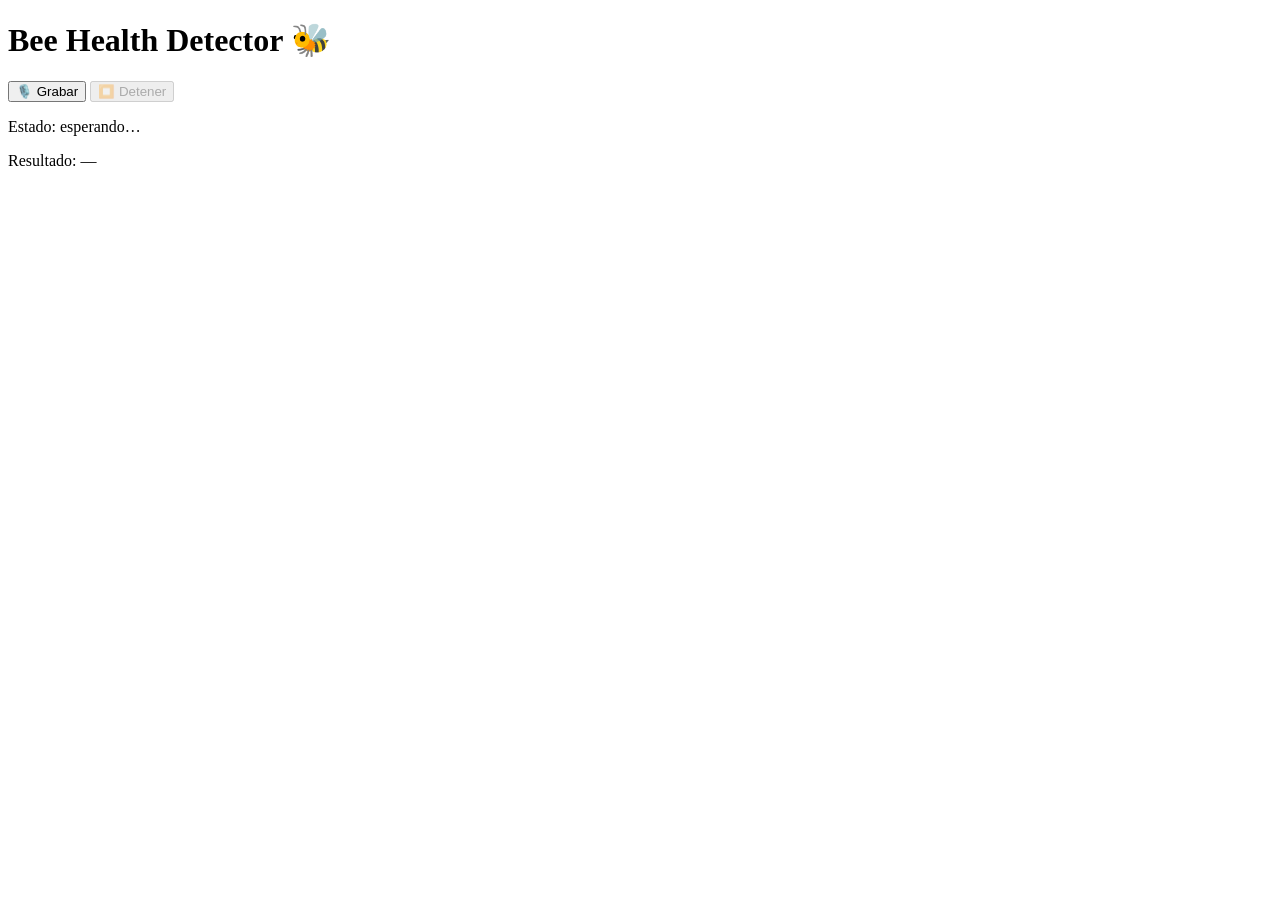
==== frontend/index.html @ 356b9921 "Primer despliegue" ====
<!DOCTYPE html>
<html lang="es">
<head>
    <meta charset="UTF-8">
    <title>Bee Health Detector</title>
</head>
<body>

<h1>Bee Health Detector 🐝</h1>

<button id="recordBtn">🎙️ Grabar</button>
<button id="stopBtn" disabled>⏹️ Detener</button>

<p id="status">Estado: esperando…</p>
<p id="result">Resultado: —</p>

<script src="app.js"></script>
</body>
</html>
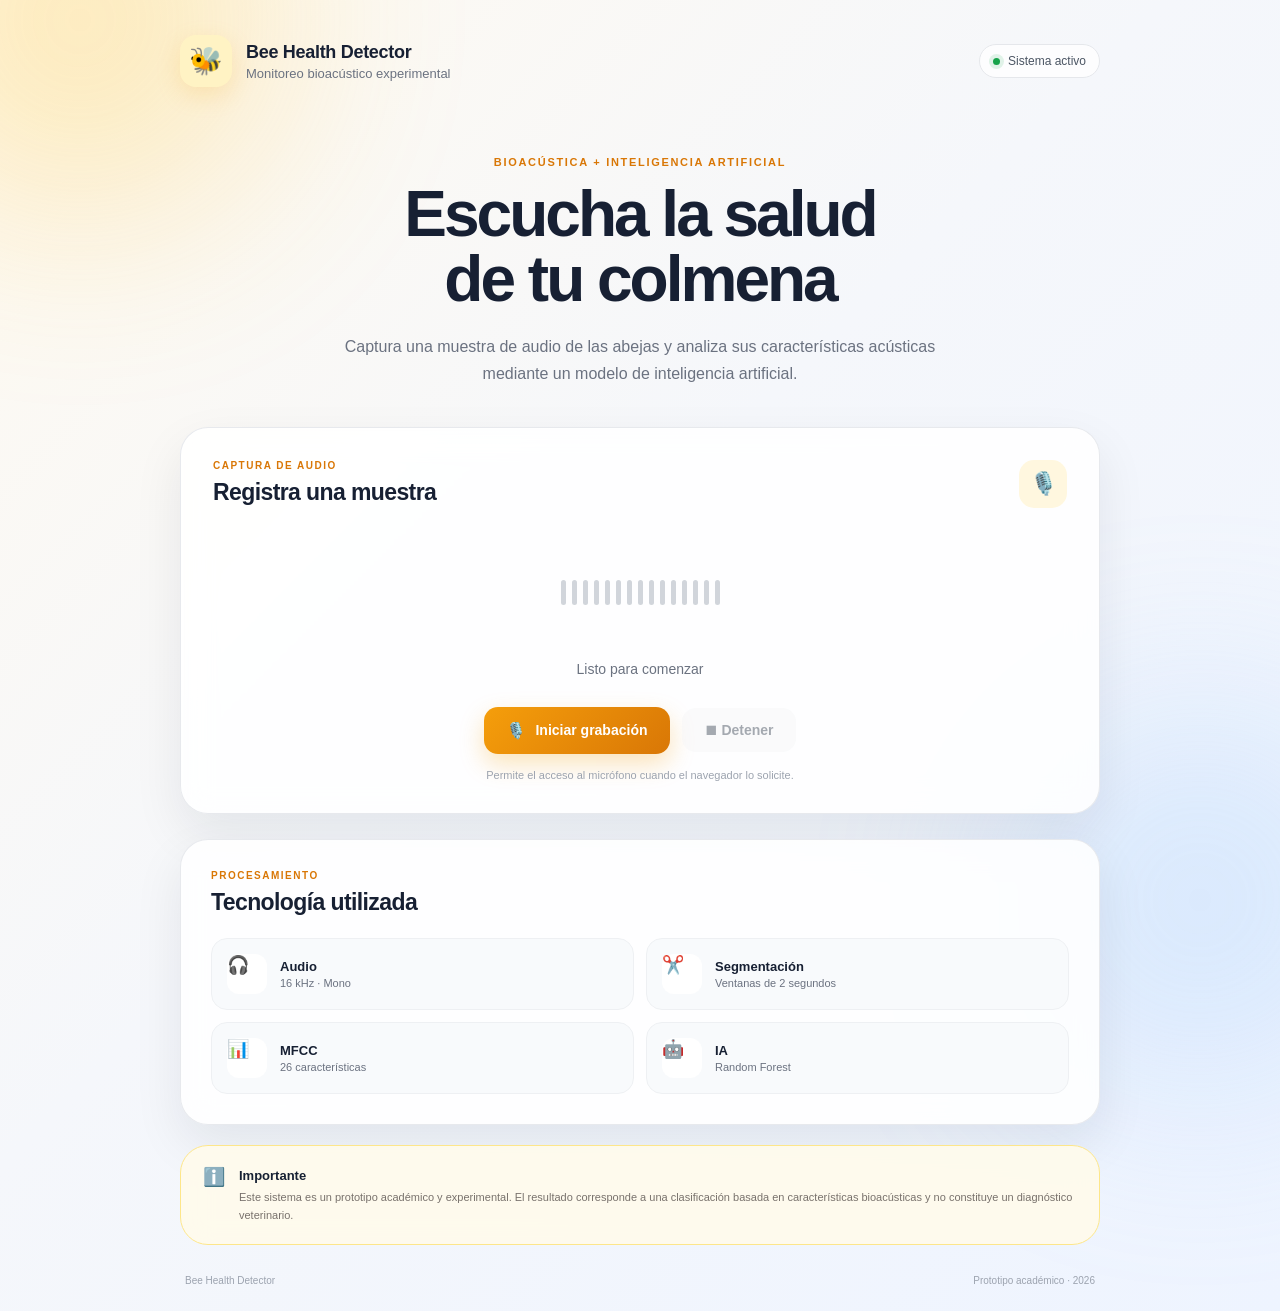
==== commit def958d8: "Preparar Bee Health Detector para despliegue" ====
--- a/frontend/index.html
+++ b/frontend/index.html
@@ -1,19 +1,540 @@
 <!DOCTYPE html>
 <html lang="es">
+
 <head>
     <meta charset="UTF-8">
+
+    <meta
+        name="viewport"
+        content="width=device-width, initial-scale=1.0"
+    >
+
     <title>Bee Health Detector</title>
+
+    <meta
+        name="description"
+        content="Prototipo de monitoreo bioacústico para colmenas"
+    >
+
+    <link
+        rel="stylesheet"
+        href="styles.css"
+    >
 </head>
+
 <body>
 
-<h1>Bee Health Detector 🐝</h1>
-
-<button id="recordBtn">🎙️ Grabar</button>
-<button id="stopBtn" disabled>⏹️ Detener</button>
-
-<p id="status">Estado: esperando…</p>
-<p id="result">Resultado: —</p>
-
-<script src="app.js"></script>
+    <!-- ========================================================= -->
+    <!-- FONDO -->
+    <!-- ========================================================= -->
+
+    <div class="background-glow glow-one"></div>
+    <div class="background-glow glow-two"></div>
+
+
+    <!-- ========================================================= -->
+    <!-- CONTENEDOR PRINCIPAL -->
+    <!-- ========================================================= -->
+
+    <main class="app-container">
+
+        <!-- ===================================================== -->
+        <!-- HEADER -->
+        <!-- ===================================================== -->
+
+        <header class="header">
+
+            <div class="brand">
+
+                <div class="bee-icon">
+                    🐝
+                </div>
+
+                <div>
+                    <h1>Bee Health Detector</h1>
+
+                    <p>
+                        Monitoreo bioacústico experimental
+                    </p>
+                </div>
+
+            </div>
+
+            <div class="status-pill">
+
+                <span class="status-dot"></span>
+
+                Sistema activo
+
+            </div>
+
+        </header>
+
+
+        <!-- ===================================================== -->
+        <!-- PRESENTACIÓN -->
+        <!-- ===================================================== -->
+
+        <section class="hero">
+
+            <div class="hero-text">
+
+                <span class="eyebrow">
+                    BIOACÚSTICA + INTELIGENCIA ARTIFICIAL
+                </span>
+
+                <h2>
+                    Escucha la salud
+                    <br>
+                    de tu colmena
+                </h2>
+
+                <p>
+                    Captura una muestra de audio de las abejas
+                    y analiza sus características acústicas mediante
+                    un modelo de inteligencia artificial.
+                </p>
+
+            </div>
+
+        </section>
+
+
+        <!-- ===================================================== -->
+        <!-- GRABADOR -->
+        <!-- ===================================================== -->
+
+        <section class="record-card">
+
+            <div class="record-card-header">
+
+                <div>
+
+                    <span class="section-label">
+                        CAPTURA DE AUDIO
+                    </span>
+
+                    <h3>
+                        Registra una muestra
+                    </h3>
+
+                </div>
+
+                <div class="microphone-icon">
+                    🎙️
+                </div>
+
+            </div>
+
+
+            <!-- Visualizador -->
+
+            <div
+                id="visualizer"
+                class="visualizer"
+            >
+
+                <div class="visualizer-line"></div>
+
+                <div class="visualizer-line"></div>
+
+                <div class="visualizer-line"></div>
+
+                <div class="visualizer-line"></div>
+
+                <div class="visualizer-line"></div>
+
+                <div class="visualizer-line"></div>
+
+                <div class="visualizer-line"></div>
+
+                <div class="visualizer-line"></div>
+
+                <div class="visualizer-line"></div>
+
+                <div class="visualizer-line"></div>
+
+                <div class="visualizer-line"></div>
+
+                <div class="visualizer-line"></div>
+
+                <div class="visualizer-line"></div>
+
+                <div class="visualizer-line"></div>
+
+                <div class="visualizer-line"></div>
+
+            </div>
+
+
+            <!-- Estado -->
+
+            <div
+                id="status"
+                class="record-status"
+            >
+                Listo para comenzar
+            </div>
+
+
+            <!-- Botones -->
+
+            <div class="record-controls">
+
+                <button
+                    id="recordBtn"
+                    class="record-button"
+                >
+
+                    <span class="record-button-icon">
+                        🎙️
+                    </span>
+
+                    <span>
+                        Iniciar grabación
+                    </span>
+
+                </button>
+
+
+                <button
+                    id="stopBtn"
+                    class="stop-button"
+                    disabled
+                >
+
+                    <span>
+                        ⏹
+                    </span>
+
+                    Detener
+
+                </button>
+
+            </div>
+
+
+            <p class="record-help">
+                Permite el acceso al micrófono cuando el navegador
+                lo solicite.
+            </p>
+
+        </section>
+
+
+        <!-- ===================================================== -->
+        <!-- RESULTADO -->
+        <!-- ===================================================== -->
+
+        <section
+            id="resultCard"
+            class="result-card hidden"
+        >
+
+            <div class="result-header">
+
+                <div>
+
+                    <span class="section-label">
+                        ANÁLISIS COMPLETADO
+                    </span>
+
+                    <h3>
+                        Resultado del análisis
+                    </h3>
+
+                </div>
+
+                <div
+                    id="resultBadge"
+                    class="result-badge"
+                >
+                    —
+                </div>
+
+            </div>
+
+
+            <div class="diagnosis">
+
+                <span class="diagnosis-label">
+                    NIVEL ESTIMADO
+                </span>
+
+                <h2 id="diagnosisText">
+                    —
+                </h2>
+
+                <p id="confidenceText">
+                    —
+                </p>
+
+            </div>
+
+
+            <!-- Probabilidades -->
+
+            <div class="probabilities">
+
+                <div class="probability-row">
+
+                    <div class="probability-info">
+
+                        <span>
+                            Nivel bajo (LOW)
+                        </span>
+
+                        <strong id="lowProbability">
+                            0%
+                        </strong>
+
+                    </div>
+
+                    <div class="progress-track">
+
+                        <div
+                            id="lowBar"
+                            class="progress-bar low"
+                        ></div>
+
+                    </div>
+
+                </div>
+
+
+                <div class="probability-row">
+
+                    <div class="probability-info">
+
+                        <span>
+                            Nivel alto (HIGH)
+                        </span>
+
+                        <strong id="highProbability">
+                            0%
+                        </strong>
+
+                    </div>
+
+                    <div class="progress-track">
+
+                        <div
+                            id="highBar"
+                            class="progress-bar high"
+                        ></div>
+
+                    </div>
+
+                </div>
+
+            </div>
+
+
+            <!-- Segmentos -->
+
+            <div class="segments-grid">
+
+                <div class="metric">
+
+                    <span class="metric-value"
+                          id="totalSegments">
+                        —
+                    </span>
+
+                    <span class="metric-label">
+                        Segmentos analizados
+                    </span>
+
+                </div>
+
+
+                <div class="metric">
+
+                    <span class="metric-value"
+                          id="lowSegments">
+                        —
+                    </span>
+
+                    <span class="metric-label">
+                        Segmentos LOW
+                    </span>
+
+                </div>
+
+
+                <div class="metric">
+
+                    <span class="metric-value"
+                          id="highSegments">
+                        —
+                    </span>
+
+                    <span class="metric-label">
+                        Segmentos HIGH
+                    </span>
+
+                </div>
+
+            </div>
+
+        </section>
+
+
+        <!-- ===================================================== -->
+        <!-- TECNOLOGÍA -->
+        <!-- ===================================================== -->
+
+        <section class="technology-card">
+
+            <div class="section-label">
+                PROCESAMIENTO
+            </div>
+
+            <h3>
+                Tecnología utilizada
+            </h3>
+
+
+            <div class="technology-grid">
+
+                <div class="technology-item">
+
+                    <span class="technology-icon">
+                        🎧
+                    </span>
+
+                    <div>
+
+                        <strong>
+                            Audio
+                        </strong>
+
+                        <span>
+                            16 kHz · Mono
+                        </span>
+
+                    </div>
+
+                </div>
+
+
+                <div class="technology-item">
+
+                    <span class="technology-icon">
+                        ✂️
+                    </span>
+
+                    <div>
+
+                        <strong>
+                            Segmentación
+                        </strong>
+
+                        <span>
+                            Ventanas de 2 segundos
+                        </span>
+
+                    </div>
+
+                </div>
+
+
+                <div class="technology-item">
+
+                    <span class="technology-icon">
+                        📊
+                    </span>
+
+                    <div>
+
+                        <strong>
+                            MFCC
+                        </strong>
+
+                        <span>
+                            26 características
+                        </span>
+
+                    </div>
+
+                </div>
+
+
+                <div class="technology-item">
+
+                    <span class="technology-icon">
+                        🤖
+                    </span>
+
+                    <div>
+
+                        <strong>
+                            IA
+                        </strong>
+
+                        <span>
+                            Random Forest
+                        </span>
+
+                    </div>
+
+                </div>
+
+            </div>
+
+        </section>
+
+
+        <!-- ===================================================== -->
+        <!-- ADVERTENCIA -->
+        <!-- ===================================================== -->
+
+        <section class="notice-card">
+
+            <span class="notice-icon">
+                ℹ️
+            </span>
+
+            <div>
+
+                <strong>
+                    Importante
+                </strong>
+
+                <p>
+                    Este sistema es un prototipo académico y
+                    experimental. El resultado corresponde a una
+                    clasificación basada en características
+                    bioacústicas y no constituye un diagnóstico
+                    veterinario.
+                </p>
+
+            </div>
+
+        </section>
+
+
+        <!-- ===================================================== -->
+        <!-- FOOTER -->
+        <!-- ===================================================== -->
+
+        <footer>
+
+            <span>
+                Bee Health Detector
+            </span>
+
+            <span>
+                Prototipo académico · 2026
+            </span>
+
+        </footer>
+
+    </main>
+
+
+    <script src="app.js"></script>
+
 </body>
-</html>
+
+</html>
--- a/frontend/styles.css
+++ b/frontend/styles.css
@@ -0,0 +1,1113 @@
+/* ================================================================
+   BEE HEALTH DETECTOR
+   Estilos principales
+   ================================================================ */
+
+
+* {
+    box-sizing: border-box;
+    margin: 0;
+    padding: 0;
+}
+
+
+:root {
+
+    --background: #f5f7fb;
+
+    --card: #ffffff;
+
+    --text: #172033;
+
+    --muted: #6b7280;
+
+    --border: #e5e7eb;
+
+    --primary: #f59e0b;
+
+    --primary-dark: #d97706;
+
+    --danger: #ef4444;
+
+    --success: #16a34a;
+
+    --shadow:
+        0 20px 50px rgba(15, 23, 42, 0.08);
+}
+
+
+body {
+
+    min-height: 100vh;
+
+    font-family:
+        Inter,
+        -apple-system,
+        BlinkMacSystemFont,
+        "Segoe UI",
+        Arial,
+        sans-serif;
+
+    background:
+        linear-gradient(
+            135deg,
+            #fffaf0 0%,
+            #f5f7fb 45%,
+            #eef4ff 100%
+        );
+
+    color: var(--text);
+
+    overflow-x: hidden;
+}
+
+
+/* ================================================================
+   FONDO
+   ================================================================ */
+
+.background-glow {
+
+    position: fixed;
+
+    width: 400px;
+
+    height: 400px;
+
+    border-radius: 50%;
+
+    filter: blur(100px);
+
+    opacity: 0.25;
+
+    pointer-events: none;
+
+    z-index: -1;
+}
+
+
+.glow-one {
+
+    background: #fbbf24;
+
+    top: -180px;
+
+    left: -120px;
+}
+
+
+.glow-two {
+
+    background: #93c5fd;
+
+    bottom: -200px;
+
+    right: -120px;
+}
+
+
+/* ================================================================
+   CONTENEDOR
+   ================================================================ */
+
+.app-container {
+
+    width: min(
+        920px,
+        calc(100% - 32px)
+    );
+
+    margin: 0 auto;
+
+    padding: 35px 0 25px;
+}
+
+
+/* ================================================================
+   HEADER
+   ================================================================ */
+
+.header {
+
+    display: flex;
+
+    justify-content: space-between;
+
+    align-items: center;
+
+    gap: 20px;
+
+    margin-bottom: 65px;
+}
+
+
+.brand {
+
+    display: flex;
+
+    align-items: center;
+
+    gap: 14px;
+}
+
+
+.bee-icon {
+
+    width: 52px;
+
+    height: 52px;
+
+    display: flex;
+
+    align-items: center;
+
+    justify-content: center;
+
+    background: #fff3c4;
+
+    border-radius: 16px;
+
+    font-size: 27px;
+
+    box-shadow:
+        0 8px 25px rgba(245, 158, 11, 0.18);
+}
+
+
+.brand h1 {
+
+    font-size: 18px;
+
+    font-weight: 750;
+
+    letter-spacing: -0.3px;
+}
+
+
+.brand p {
+
+    margin-top: 3px;
+
+    color: var(--muted);
+
+    font-size: 13px;
+}
+
+
+.status-pill {
+
+    display: flex;
+
+    align-items: center;
+
+    gap: 8px;
+
+    padding: 9px 13px;
+
+    background: rgba(255, 255, 255, 0.75);
+
+    border: 1px solid var(--border);
+
+    border-radius: 999px;
+
+    font-size: 12px;
+
+    color: #4b5563;
+}
+
+
+.status-dot {
+
+    width: 7px;
+
+    height: 7px;
+
+    border-radius: 50%;
+
+    background: var(--success);
+
+    box-shadow:
+        0 0 0 4px rgba(22, 163, 74, 0.12);
+}
+
+
+/* ================================================================
+   HERO
+   ================================================================ */
+
+.hero {
+
+    text-align: center;
+
+    max-width: 700px;
+
+    margin: 0 auto 40px;
+}
+
+
+.eyebrow {
+
+    display: inline-block;
+
+    font-size: 11px;
+
+    font-weight: 800;
+
+    letter-spacing: 1.7px;
+
+    color: var(--primary-dark);
+
+    margin-bottom: 14px;
+}
+
+
+.hero h2 {
+
+    font-size: clamp(
+        38px,
+        7vw,
+        64px
+    );
+
+    line-height: 1.02;
+
+    letter-spacing: -3px;
+
+    font-weight: 800;
+}
+
+
+.hero p {
+
+    max-width: 600px;
+
+    margin: 20px auto 0;
+
+    color: var(--muted);
+
+    font-size: 16px;
+
+    line-height: 1.7;
+}
+
+
+/* ================================================================
+   TARJETAS
+   ================================================================ */
+
+.record-card,
+.result-card,
+.technology-card,
+.notice-card {
+
+    background:
+        rgba(255, 255, 255, 0.88);
+
+    border: 1px solid rgba(
+        229,
+        231,
+        235,
+        0.9
+    );
+
+    border-radius: 28px;
+
+    box-shadow: var(--shadow);
+
+    backdrop-filter: blur(15px);
+}
+
+
+/* ================================================================
+   RECORD CARD
+   ================================================================ */
+
+.record-card {
+
+    padding: 32px;
+
+    margin-bottom: 25px;
+}
+
+
+.record-card-header,
+.result-header {
+
+    display: flex;
+
+    align-items: flex-start;
+
+    justify-content: space-between;
+
+    gap: 20px;
+}
+
+
+.section-label {
+
+    display: block;
+
+    color: var(--primary-dark);
+
+    font-size: 10px;
+
+    font-weight: 800;
+
+    letter-spacing: 1.5px;
+
+    margin-bottom: 8px;
+}
+
+
+.record-card h3,
+.result-card h3,
+.technology-card h3 {
+
+    font-size: 23px;
+
+    letter-spacing: -0.6px;
+}
+
+
+.microphone-icon {
+
+    width: 48px;
+
+    height: 48px;
+
+    display: flex;
+
+    align-items: center;
+
+    justify-content: center;
+
+    background: #fff7df;
+
+    border-radius: 15px;
+
+    font-size: 22px;
+}
+
+
+/* ================================================================
+   VISUALIZADOR
+   ================================================================ */
+
+.visualizer {
+
+    height: 100px;
+
+    margin: 35px 0 18px;
+
+    display: flex;
+
+    align-items: center;
+
+    justify-content: center;
+
+    gap: 6px;
+}
+
+
+.visualizer-line {
+
+    width: 5px;
+
+    height: 25px;
+
+    border-radius: 10px;
+
+    background: #d1d5db;
+
+    transition:
+        height 0.2s ease,
+        background 0.2s ease;
+}
+
+
+.visualizer.recording .visualizer-line {
+
+    background: var(--primary);
+
+    animation:
+        soundwave
+        0.8s
+        ease-in-out
+        infinite
+        alternate;
+}
+
+
+.visualizer.recording
+.visualizer-line:nth-child(2) {
+    animation-delay: 0.1s;
+}
+
+
+.visualizer.recording
+.visualizer-line:nth-child(3) {
+    animation-delay: 0.2s;
+}
+
+
+.visualizer.recording
+.visualizer-line:nth-child(4) {
+    animation-delay: 0.3s;
+}
+
+
+.visualizer.recording
+.visualizer-line:nth-child(5) {
+    animation-delay: 0.15s;
+}
+
+
+.visualizer.recording
+.visualizer-line:nth-child(6) {
+    animation-delay: 0.25s;
+}
+
+
+@keyframes soundwave {
+
+    from {
+        height: 18px;
+    }
+
+    to {
+        height: 75px;
+    }
+}
+
+
+/* ================================================================
+   ESTADO
+   ================================================================ */
+
+.record-status {
+
+    text-align: center;
+
+    font-size: 14px;
+
+    color: var(--muted);
+
+    min-height: 22px;
+}
+
+
+/* ================================================================
+   BOTONES
+   ================================================================ */
+
+.record-controls {
+
+    display: flex;
+
+    justify-content: center;
+
+    align-items: center;
+
+    gap: 12px;
+
+    margin-top: 24px;
+}
+
+
+.record-button,
+.stop-button {
+
+    border: none;
+
+    border-radius: 14px;
+
+    padding: 14px 22px;
+
+    font-size: 14px;
+
+    font-weight: 700;
+
+    cursor: pointer;
+
+    transition:
+        transform 0.2s ease,
+        box-shadow 0.2s ease,
+        opacity 0.2s ease;
+}
+
+
+.record-button {
+
+    display: flex;
+
+    align-items: center;
+
+    gap: 9px;
+
+    background:
+        linear-gradient(
+            135deg,
+            #f59e0b,
+            #d97706
+        );
+
+    color: white;
+
+    box-shadow:
+        0 10px 25px
+        rgba(245, 158, 11, 0.28);
+}
+
+
+.record-button:hover {
+
+    transform: translateY(-2px);
+
+    box-shadow:
+        0 14px 30px
+        rgba(245, 158, 11, 0.35);
+}
+
+
+.stop-button {
+
+    background: #f3f4f6;
+
+    color: #374151;
+}
+
+
+.stop-button:not(:disabled):hover {
+
+    transform: translateY(-2px);
+}
+
+
+button:disabled {
+
+    opacity: 0.45;
+
+    cursor: not-allowed;
+}
+
+
+.record-button-icon {
+
+    font-size: 16px;
+}
+
+
+.record-help {
+
+    text-align: center;
+
+    margin-top: 15px;
+
+    color: #9ca3af;
+
+    font-size: 11px;
+}
+
+
+/* ================================================================
+   RESULTADO
+   ================================================================ */
+
+.result-card {
+
+    padding: 32px;
+
+    margin-bottom: 25px;
+
+    animation:
+        resultAppear
+        0.45s
+        ease;
+}
+
+
+.hidden {
+
+    display: none;
+}
+
+
+@keyframes resultAppear {
+
+    from {
+
+        opacity: 0;
+
+        transform: translateY(12px);
+    }
+
+    to {
+
+        opacity: 1;
+
+        transform: translateY(0);
+    }
+}
+
+
+.result-badge {
+
+    padding: 9px 15px;
+
+    border-radius: 999px;
+
+    font-size: 12px;
+
+    font-weight: 800;
+
+    letter-spacing: 0.5px;
+
+    background: #f3f4f6;
+
+    color: #4b5563;
+}
+
+
+.result-badge.high {
+
+    background: #fee2e2;
+
+    color: #b91c1c;
+}
+
+
+.result-badge.low {
+
+    background: #dcfce7;
+
+    color: #15803d;
+}
+
+
+.diagnosis {
+
+    text-align: center;
+
+    padding: 40px 15px 35px;
+}
+
+
+.diagnosis-label {
+
+    display: block;
+
+    font-size: 10px;
+
+    font-weight: 800;
+
+    letter-spacing: 1.5px;
+
+    color: var(--muted);
+
+    margin-bottom: 12px;
+}
+
+
+.diagnosis h2 {
+
+    font-size: clamp(
+        25px,
+        5vw,
+        38px
+    );
+
+    letter-spacing: -1px;
+
+    line-height: 1.2;
+}
+
+
+.diagnosis p {
+
+    color: var(--muted);
+
+    margin-top: 9px;
+
+    font-size: 14px;
+}
+
+
+/* ================================================================
+   PROBABILIDADES
+   ================================================================ */
+
+.probabilities {
+
+    padding: 0 5px;
+}
+
+
+.probability-row {
+
+    margin-bottom: 20px;
+}
+
+
+.probability-info {
+
+    display: flex;
+
+    justify-content: space-between;
+
+    margin-bottom: 8px;
+
+    font-size: 13px;
+
+    color: #4b5563;
+}
+
+
+.probability-info strong {
+
+    color: var(--text);
+}
+
+
+.progress-track {
+
+    width: 100%;
+
+    height: 9px;
+
+    background: #edf0f4;
+
+    border-radius: 999px;
+
+    overflow: hidden;
+}
+
+
+.progress-bar {
+
+    height: 100%;
+
+    width: 0%;
+
+    border-radius: 999px;
+
+    transition:
+        width 0.8s
+        cubic-bezier(
+            0.22,
+            1,
+            0.36,
+            1
+        );
+}
+
+
+.progress-bar.low {
+
+    background: #22c55e;
+}
+
+
+.progress-bar.high {
+
+    background: #ef4444;
+}
+
+
+/* ================================================================
+   MÉTRICAS
+   ================================================================ */
+
+.segments-grid {
+
+    display: grid;
+
+    grid-template-columns:
+        repeat(3, 1fr);
+
+    gap: 12px;
+
+    margin-top: 28px;
+}
+
+
+.metric {
+
+    padding: 18px;
+
+    background: #f8fafc;
+
+    border: 1px solid #eef0f3;
+
+    border-radius: 17px;
+
+    text-align: center;
+}
+
+
+.metric-value {
+
+    display: block;
+
+    font-size: 24px;
+
+    font-weight: 800;
+
+    letter-spacing: -1px;
+}
+
+
+.metric-label {
+
+    display: block;
+
+    margin-top: 5px;
+
+    color: var(--muted);
+
+    font-size: 11px;
+}
+
+
+/* ================================================================
+   TECNOLOGÍA
+   ================================================================ */
+
+.technology-card {
+
+    padding: 30px;
+
+    margin-bottom: 20px;
+}
+
+
+.technology-grid {
+
+    display: grid;
+
+    grid-template-columns:
+        repeat(2, 1fr);
+
+    gap: 12px;
+
+    margin-top: 22px;
+}
+
+
+.technology-item {
+
+    display: flex;
+
+    align-items: center;
+
+    gap: 13px;
+
+    padding: 15px;
+
+    background: #f8fafc;
+
+    border-radius: 16px;
+
+    border: 1px solid #eef0f3;
+}
+
+
+.technology-icon {
+
+    width: 40px;
+
+    height: 40px;
+
+    display: flex;
+
+    align-items: center;
+
+    justify-content: center;
+
+    background: white;
+
+    border-radius: 12px;
+
+    font-size: 18px;
+}
+
+
+.technology-item strong,
+.technology-item span {
+
+    display: block;
+}
+
+
+.technology-item strong {
+
+    font-size: 13px;
+
+    margin-bottom: 3px;
+}
+
+
+.technology-item div span {
+
+    color: var(--muted);
+
+    font-size: 11px;
+}
+
+
+/* ================================================================
+   AVISO
+   ================================================================ */
+
+.notice-card {
+
+    display: flex;
+
+    align-items: flex-start;
+
+    gap: 14px;
+
+    padding: 20px 22px;
+
+    background:
+        rgba(255, 251, 235, 0.9);
+
+    border-color: #fde68a;
+
+    box-shadow: none;
+}
+
+
+.notice-icon {
+
+    font-size: 18px;
+}
+
+
+.notice-card strong {
+
+    font-size: 13px;
+}
+
+
+.notice-card p {
+
+    margin-top: 5px;
+
+    color: #78716c;
+
+    font-size: 11px;
+
+    line-height: 1.6;
+}
+
+
+/* ================================================================
+   FOOTER
+   ================================================================ */
+
+footer {
+
+    display: flex;
+
+    justify-content: space-between;
+
+    gap: 15px;
+
+    margin-top: 30px;
+
+    padding: 0 5px;
+
+    color: #9ca3af;
+
+    font-size: 10px;
+}
+
+
+/* ================================================================
+   RESPONSIVE
+   ================================================================ */
+
+@media (max-width: 650px) {
+
+    .app-container {
+
+        width: min(
+            100% - 20px,
+            920px
+        );
+
+        padding-top: 20px;
+    }
+
+
+    .header {
+
+        margin-bottom: 45px;
+    }
+
+
+    .status-pill {
+
+        display: none;
+    }
+
+
+    .hero h2 {
+
+        letter-spacing: -2px;
+    }
+
+
+    .hero p {
+
+        font-size: 14px;
+    }
+
+
+    .record-card,
+    .result-card,
+    .technology-card {
+
+        padding: 23px;
+
+        border-radius: 22px;
+    }
+
+
+    .record-controls {
+
+        flex-direction: column;
+    }
+
+
+    .record-button,
+    .stop-button {
+
+        width: 100%;
+
+        justify-content: center;
+    }
+
+
+    .segments-grid {
+
+        grid-template-columns:
+            1fr;
+    }
+
+
+    .technology-grid {
+
+        grid-template-columns:
+            1fr;
+    }
+
+
+    footer {
+
+        flex-direction: column;
+
+        text-align: center;
+    }
+
+}
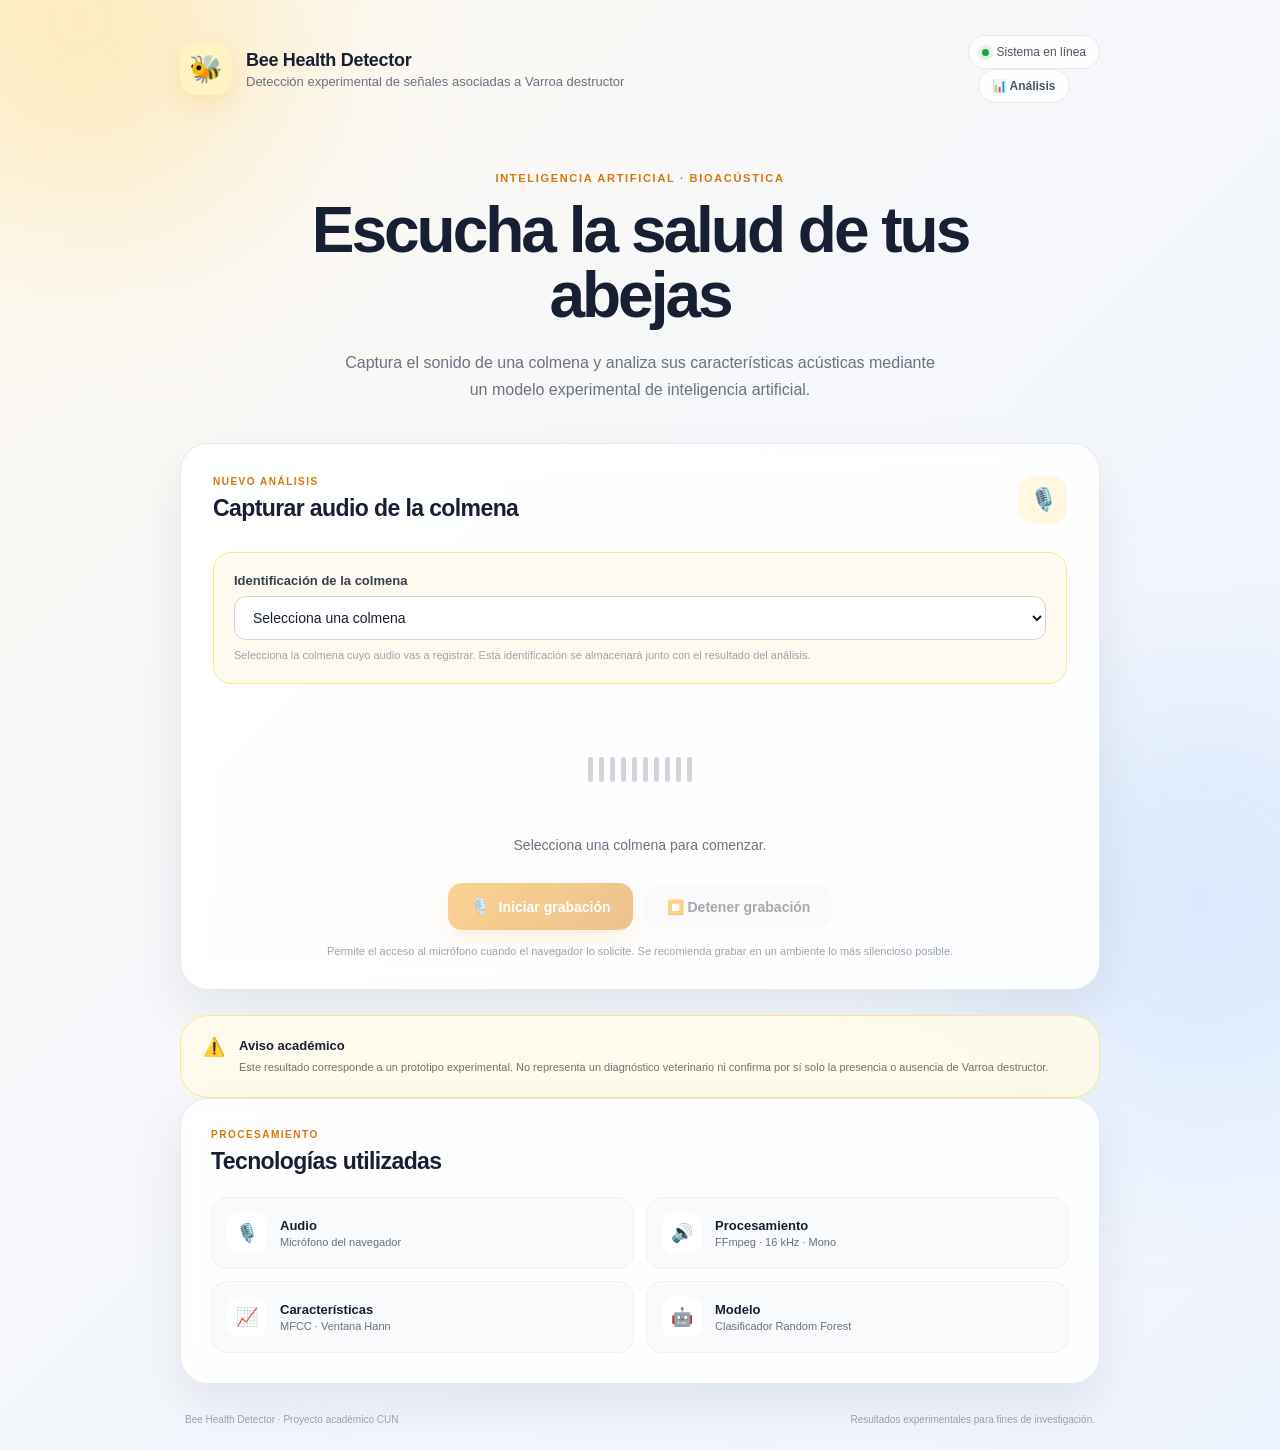
==== commit c4af4b3e: "Descripción de los cambios" ====
--- a/frontend/index.html
+++ b/frontend/index.html
@@ -2,6 +2,7 @@
 <html lang="es">
 
 <head>
+
     <meta charset="UTF-8">
 
     <meta
@@ -11,38 +12,147 @@
 
     <title>Bee Health Detector</title>
 
-    <meta
-        name="description"
-        content="Prototipo de monitoreo bioacústico para colmenas"
-    >
-
     <link
         rel="stylesheet"
         href="styles.css"
     >
+
+    <!-- ========================================================= -->
+    <!-- ESTILOS DEL SELECTOR DE COLMENA                            -->
+    <!-- ========================================================= -->
+
+    <style>
+
+        .hive-selector {
+            margin-top: 28px;
+            padding: 20px;
+            background: #fffaf0;
+            border: 1px solid #fde68a;
+            border-radius: 18px;
+        }
+
+        .hive-selector-label {
+            display: block;
+            margin-bottom: 8px;
+            color: #374151;
+            font-size: 13px;
+            font-weight: 700;
+        }
+
+        .hive-selector select,
+        .hive-selector input {
+            width: 100%;
+            padding: 12px 14px;
+            border: 1px solid #d1d5db;
+            border-radius: 12px;
+            background: white;
+            color: #172033;
+            font-family: inherit;
+            font-size: 14px;
+            outline: none;
+            transition:
+                border-color 0.2s ease,
+                box-shadow 0.2s ease;
+        }
+
+        .hive-selector select:focus,
+        .hive-selector input:focus {
+            border-color: #f59e0b;
+            box-shadow:
+                0 0 0 3px rgba(245, 158, 11, 0.12);
+        }
+
+        .custom-hive {
+            margin-top: 12px;
+        }
+
+        .custom-hive.hidden {
+            display: none;
+        }
+
+        .hive-help {
+            margin-top: 7px;
+            color: #9ca3af;
+            font-size: 11px;
+            line-height: 1.5;
+        }
+
+        .selected-hive {
+            margin-top: 12px;
+            text-align: center;
+            color: #6b7280;
+            font-size: 12px;
+        }
+
+        .selected-hive strong {
+            color: #172033;
+        }
+
+        .analysis-link {
+            display: inline-flex;
+            align-items: center;
+            gap: 6px;
+            margin-left: 10px;
+            padding: 9px 13px;
+            background: rgba(255, 255, 255, 0.8);
+            border: 1px solid #e5e7eb;
+            border-radius: 999px;
+            color: #4b5563;
+            font-size: 12px;
+            font-weight: 700;
+            text-decoration: none;
+            transition:
+                transform 0.2s ease,
+                box-shadow 0.2s ease;
+        }
+
+        .analysis-link:hover {
+            transform: translateY(-1px);
+            box-shadow:
+                0 6px 18px rgba(15, 23, 42, 0.08);
+        }
+
+        @media (max-width: 650px) {
+
+            .analysis-link {
+                display: none;
+            }
+
+            .hive-selector {
+                padding: 16px;
+            }
+
+        }
+
+    </style>
+
 </head>
 
+
 <body>
 
     <!-- ========================================================= -->
-    <!-- FONDO -->
+    <!-- ELEMENTOS DECORATIVOS DEL FONDO                            -->
     <!-- ========================================================= -->
 
     <div class="background-glow glow-one"></div>
+
     <div class="background-glow glow-two"></div>
 
 
     <!-- ========================================================= -->
-    <!-- CONTENEDOR PRINCIPAL -->
+    <!-- CONTENEDOR PRINCIPAL                                       -->
     <!-- ========================================================= -->
 
-    <main class="app-container">
-
-        <!-- ===================================================== -->
-        <!-- HEADER -->
+    <div class="app-container">
+
+
+        <!-- ===================================================== -->
+        <!-- HEADER                                                  -->
         <!-- ===================================================== -->
 
         <header class="header">
+
 
             <div class="brand">
 
@@ -51,83 +161,216 @@
                 </div>
 
                 <div>
-                    <h1>Bee Health Detector</h1>
+
+                    <h1>
+                        Bee Health Detector
+                    </h1>
 
                     <p>
-                        Monitoreo bioacústico experimental
+                        Detección experimental de señales asociadas a Varroa destructor
                     </p>
-                </div>
-
-            </div>
-
-            <div class="status-pill">
-
-                <span class="status-dot"></span>
-
-                Sistema activo
-
-            </div>
+
+                </div>
+
+            </div>
+
+
+            <div>
+
+                <span class="status-pill">
+
+                    <span class="status-dot"></span>
+
+                    Sistema en línea
+
+                </span>
+
+
+                <a
+                    href="analisis.html"
+                    class="analysis-link"
+                >
+                    📊 Análisis
+                </a>
+
+            </div>
+
 
         </header>
 
 
         <!-- ===================================================== -->
-        <!-- PRESENTACIÓN -->
+        <!-- HERO                                                    -->
         <!-- ===================================================== -->
 
         <section class="hero">
 
-            <div class="hero-text">
-
-                <span class="eyebrow">
-                    BIOACÚSTICA + INTELIGENCIA ARTIFICIAL
-                </span>
-
-                <h2>
-                    Escucha la salud
-                    <br>
-                    de tu colmena
-                </h2>
-
-                <p>
-                    Captura una muestra de audio de las abejas
-                    y analiza sus características acústicas mediante
-                    un modelo de inteligencia artificial.
-                </p>
-
-            </div>
+            <span class="eyebrow">
+                INTELIGENCIA ARTIFICIAL · BIOACÚSTICA
+            </span>
+
+
+            <h2>
+                Escucha la salud de tus abejas
+            </h2>
+
+
+            <p>
+
+                Captura el sonido de una colmena y analiza sus
+                características acústicas mediante un modelo
+                experimental de inteligencia artificial.
+
+            </p>
 
         </section>
 
 
         <!-- ===================================================== -->
-        <!-- GRABADOR -->
+        <!-- TARJETA DE GRABACIÓN                                    -->
         <!-- ===================================================== -->
 
         <section class="record-card">
 
+
             <div class="record-card-header">
 
+
                 <div>
 
                     <span class="section-label">
-                        CAPTURA DE AUDIO
+                        NUEVO ANÁLISIS
                     </span>
 
+
                     <h3>
-                        Registra una muestra
+                        Capturar audio de la colmena
                     </h3>
 
                 </div>
+
 
                 <div class="microphone-icon">
                     🎙️
                 </div>
 
-            </div>
-
-
-            <!-- Visualizador -->
+
+            </div>
+
+
+            <!-- ================================================= -->
+            <!-- IDENTIFICACIÓN DE COLMENA                           -->
+            <!-- ================================================= -->
+
+            <div class="hive-selector">
+
+
+                <label
+                    for="hiveSelect"
+                    class="hive-selector-label"
+                >
+                    Identificación de la colmena
+                </label>
+
+
+                <select
+                    id="hiveSelect"
+                    name="hiveSelect"
+                >
+
+                    <option
+                        value=""
+                        selected
+                    >
+                        Selecciona una colmena
+                    </option>
+
+
+                    <option value="HIVE-3628">
+                        HIVE-3628
+                    </option>
+
+
+                    <option value="HIVE-3631">
+                        HIVE-3631
+                    </option>
+
+
+                    <option value="HIVE-3640">
+                        HIVE-3640
+                    </option>
+
+
+                    <option value="HIVE-3690">
+                        HIVE-3690
+                    </option>
+
+
+                    <option value="HIVE-3691">
+                        HIVE-3691
+                    </option>
+
+
+                    <option value="HIVE-3692">
+                        HIVE-3692
+                    </option>
+
+
+                    <option value="HIVE-3693">
+                        HIVE-3693
+                    </option>
+
+
+                    <option value="OTHER">
+                        Otra / Nueva colmena
+                    </option>
+
+                </select>
+
+
+                <!-- ============================================= -->
+                <!-- NUEVA COLMENA                                  -->
+                <!-- ============================================= -->
+
+                <div
+                    id="customHiveGroup"
+                    class="custom-hive hidden"
+                >
+
+                    <label
+                        for="customHive"
+                        class="hive-selector-label"
+                    >
+                        Código de la nueva colmena
+                    </label>
+
+
+                    <input
+                        type="text"
+                        id="customHive"
+                        name="customHive"
+                        placeholder="Ejemplo: HIVE-3700"
+                        maxlength="50"
+                    >
+
+                </div>
+
+
+                <p class="hive-help">
+
+                    Selecciona la colmena cuyo audio vas a registrar.
+                    Esta identificación se almacenará junto con el resultado
+                    del análisis.
+
+                </p>
+
+
+            </div>
+
+
+            <!-- ================================================= -->
+            <!-- VISUALIZADOR                                      -->
+            <!-- ================================================= -->
 
             <div
                 id="visualizer"
@@ -135,53 +378,40 @@
             >
 
                 <div class="visualizer-line"></div>
-
-                <div class="visualizer-line"></div>
-
-                <div class="visualizer-line"></div>
-
-                <div class="visualizer-line"></div>
-
-                <div class="visualizer-line"></div>
-
-                <div class="visualizer-line"></div>
-
-                <div class="visualizer-line"></div>
-
-                <div class="visualizer-line"></div>
-
-                <div class="visualizer-line"></div>
-
-                <div class="visualizer-line"></div>
-
-                <div class="visualizer-line"></div>
-
-                <div class="visualizer-line"></div>
-
-                <div class="visualizer-line"></div>
-
-                <div class="visualizer-line"></div>
-
-                <div class="visualizer-line"></div>
-
-            </div>
-
-
-            <!-- Estado -->
-
-            <div
+                <div class="visualizer-line"></div>
+                <div class="visualizer-line"></div>
+                <div class="visualizer-line"></div>
+                <div class="visualizer-line"></div>
+                <div class="visualizer-line"></div>
+                <div class="visualizer-line"></div>
+                <div class="visualizer-line"></div>
+                <div class="visualizer-line"></div>
+                <div class="visualizer-line"></div>
+
+            </div>
+
+
+            <!-- ================================================= -->
+            <!-- ESTADO                                             -->
+            <!-- ================================================= -->
+
+            <p
                 id="status"
                 class="record-status"
             >
-                Listo para comenzar
-            </div>
-
-
-            <!-- Botones -->
+                Selecciona una colmena para comenzar.
+            </p>
+
+
+            <!-- ================================================= -->
+            <!-- BOTONES                                            -->
+            <!-- ================================================= -->
 
             <div class="record-controls">
 
+
                 <button
+                    type="button"
                     id="recordBtn"
                     class="record-button"
                 >
@@ -190,40 +420,44 @@
                         🎙️
                     </span>
 
-                    <span>
-                        Iniciar grabación
-                    </span>
+                    Iniciar grabación
 
                 </button>
 
 
                 <button
+                    type="button"
                     id="stopBtn"
                     class="stop-button"
                     disabled
                 >
 
-                    <span>
-                        ⏹
-                    </span>
-
-                    Detener
+                    ⏹️ Detener grabación
 
                 </button>
 
-            </div>
-
+
+            </div>
+
+
+            <!-- ================================================= -->
+            <!-- AYUDA                                              -->
+            <!-- ================================================= -->
 
             <p class="record-help">
+
                 Permite el acceso al micrófono cuando el navegador
-                lo solicite.
+                lo solicite. Se recomienda grabar en un ambiente
+                lo más silencioso posible.
+
             </p>
 
+
         </section>
 
 
         <!-- ===================================================== -->
-        <!-- RESULTADO -->
+        <!-- RESULTADO                                              -->
         <!-- ===================================================== -->
 
         <section
@@ -231,57 +465,71 @@
             class="result-card hidden"
         >
 
+
             <div class="result-header">
 
+
                 <div>
 
                     <span class="section-label">
-                        ANÁLISIS COMPLETADO
+                        RESULTADO DEL MODELO
                     </span>
 
-                    <h3>
-                        Resultado del análisis
-                    </h3>
-
-                </div>
-
-                <div
+                </div>
+
+
+                <span
                     id="resultBadge"
                     class="result-badge"
                 >
                     —
-                </div>
-
-            </div>
-
+                </span>
+
+
+            </div>
+
+
+            <!-- ================================================= -->
+            <!-- DIAGNÓSTICO                                        -->
+            <!-- ================================================= -->
 
             <div class="diagnosis">
 
+
                 <span class="diagnosis-label">
-                    NIVEL ESTIMADO
+                    RESULTADO DEL ANÁLISIS
                 </span>
 
+
                 <h2 id="diagnosisText">
-                    —
+                    Resultado desconocido
                 </h2>
 
+
                 <p id="confidenceText">
-                    —
+                    Confianza estimada del modelo: 0%
                 </p>
 
-            </div>
-
-
-            <!-- Probabilidades -->
+
+            </div>
+
+
+            <!-- ================================================= -->
+            <!-- PROBABILIDADES                                     -->
+            <!-- ================================================= -->
 
             <div class="probabilities">
 
+
+                <!-- LOW -->
+
                 <div class="probability-row">
 
+
                     <div class="probability-info">
 
                         <span>
-                            Nivel bajo (LOW)
+                            LOW
                         </span>
 
                         <strong id="lowProbability">
@@ -289,6 +537,7 @@
                         </strong>
 
                     </div>
+
 
                     <div class="progress-track">
 
@@ -299,15 +548,19 @@
 
                     </div>
 
-                </div>
-
+
+                </div>
+
+
+                <!-- HIGH -->
 
                 <div class="probability-row">
 
+
                     <div class="probability-info">
 
                         <span>
-                            Nivel alto (HIGH)
+                            HIGH
                         </span>
 
                         <strong id="highProbability">
@@ -315,6 +568,7 @@
                         </strong>
 
                     </div>
+
 
                     <div class="progress-track">
 
@@ -325,24 +579,31 @@
 
                     </div>
 
-                </div>
-
-            </div>
-
-
-            <!-- Segmentos -->
+
+                </div>
+
+
+            </div>
+
+
+            <!-- ================================================= -->
+            <!-- MÉTRICAS DE SEGMENTOS                              -->
+            <!-- ================================================= -->
 
             <div class="segments-grid">
 
+
                 <div class="metric">
 
-                    <span class="metric-value"
-                          id="totalSegments">
-                        —
+                    <span
+                        id="totalSegments"
+                        class="metric-value"
+                    >
+                        0
                     </span>
 
                     <span class="metric-label">
-                        Segmentos analizados
+                        Total segmentos
                     </span>
 
                 </div>
@@ -350,9 +611,11 @@
 
                 <div class="metric">
 
-                    <span class="metric-value"
-                          id="lowSegments">
-                        —
+                    <span
+                        id="lowSegments"
+                        class="metric-value"
+                    >
+                        0
                     </span>
 
                     <span class="metric-label">
@@ -364,9 +627,11 @@
 
                 <div class="metric">
 
-                    <span class="metric-value"
-                          id="highSegments">
-                        —
+                    <span
+                        id="highSegments"
+                        class="metric-value"
+                    >
+                        0
                     </span>
 
                     <span class="metric-label">
@@ -375,33 +640,73 @@
 
                 </div>
 
-            </div>
+
+            </div>
+
 
         </section>
 
 
         <!-- ===================================================== -->
-        <!-- TECNOLOGÍA -->
+        <!-- AVISO ACADÉMICO                                       -->
+        <!-- ===================================================== -->
+
+        <section class="notice-card">
+
+
+            <div class="notice-icon">
+                ⚠️
+            </div>
+
+
+            <div>
+
+                <strong>
+                    Aviso académico
+                </strong>
+
+
+                <p>
+
+                    Este resultado corresponde a un prototipo experimental.
+                    No representa un diagnóstico veterinario ni confirma por
+                    sí solo la presencia o ausencia de Varroa destructor.
+
+                </p>
+
+            </div>
+
+
+        </section>
+
+
+        <!-- ===================================================== -->
+        <!-- TECNOLOGÍAS                                            -->
         <!-- ===================================================== -->
 
         <section class="technology-card">
 
-            <div class="section-label">
+
+            <span class="section-label">
                 PROCESAMIENTO
-            </div>
+            </span>
+
 
             <h3>
-                Tecnología utilizada
+                Tecnologías utilizadas
             </h3>
 
 
             <div class="technology-grid">
 
+
+                <!-- AUDIO -->
+
                 <div class="technology-item">
 
-                    <span class="technology-icon">
-                        🎧
-                    </span>
+                    <div class="technology-icon">
+                        🎙️
+                    </div>
 
                     <div>
 
@@ -410,7 +715,7 @@
                         </strong>
 
                         <span>
-                            16 kHz · Mono
+                            Micrófono del navegador
                         </span>
 
                     </div>
@@ -418,20 +723,22 @@
                 </div>
 
 
+                <!-- PROCESAMIENTO -->
+
                 <div class="technology-item">
 
-                    <span class="technology-icon">
-                        ✂️
-                    </span>
+                    <div class="technology-icon">
+                        🔊
+                    </div>
 
                     <div>
 
                         <strong>
-                            Segmentación
+                            Procesamiento
                         </strong>
 
                         <span>
-                            Ventanas de 2 segundos
+                            FFmpeg · 16 kHz · Mono
                         </span>
 
                     </div>
@@ -439,20 +746,22 @@
                 </div>
 
 
+                <!-- CARACTERÍSTICAS -->
+
                 <div class="technology-item">
 
-                    <span class="technology-icon">
-                        📊
-                    </span>
+                    <div class="technology-icon">
+                        📈
+                    </div>
 
                     <div>
 
                         <strong>
-                            MFCC
+                            Características
                         </strong>
 
                         <span>
-                            26 características
+                            MFCC · Ventana Hann
                         </span>
 
                     </div>
@@ -460,81 +769,65 @@
                 </div>
 
 
+                <!-- MODELO -->
+
                 <div class="technology-item">
 
-                    <span class="technology-icon">
+                    <div class="technology-icon">
                         🤖
-                    </span>
+                    </div>
 
                     <div>
 
                         <strong>
-                            IA
+                            Modelo
                         </strong>
 
                         <span>
-                            Random Forest
+                            Clasificador Random Forest
                         </span>
 
                     </div>
 
                 </div>
 
-            </div>
+
+            </div>
+
 
         </section>
 
 
         <!-- ===================================================== -->
-        <!-- ADVERTENCIA -->
-        <!-- ===================================================== -->
-
-        <section class="notice-card">
-
-            <span class="notice-icon">
-                ℹ️
-            </span>
-
-            <div>
-
-                <strong>
-                    Importante
-                </strong>
-
-                <p>
-                    Este sistema es un prototipo académico y
-                    experimental. El resultado corresponde a una
-                    clasificación basada en características
-                    bioacústicas y no constituye un diagnóstico
-                    veterinario.
-                </p>
-
-            </div>
-
-        </section>
-
-
-        <!-- ===================================================== -->
-        <!-- FOOTER -->
+        <!-- FOOTER                                                 -->
         <!-- ===================================================== -->
 
         <footer>
 
-            <span>
-                Bee Health Detector
-            </span>
-
-            <span>
-                Prototipo académico · 2026
-            </span>
+
+            <p>
+                Bee Health Detector · Proyecto académico CUN
+            </p>
+
+
+            <p>
+                Resultados experimentales para fines de investigación.
+            </p>
+
 
         </footer>
 
-    </main>
-
+
+    </div>
+
+
+    <!-- ========================================================= -->
+    <!-- JAVASCRIPT                                                 -->
+    <!-- ========================================================= -->
 
     <script src="app.js"></script>
 
+
 </body>
 
 </html>
--- a/frontend/styles.css
+++ b/frontend/styles.css
@@ -1110,4 +1110,23 @@
         text-align: center;
     }
 
+}
+
+	.analysis-button {
+    display: inline-flex;
+    align-items: center;
+    gap: 8px;
+    padding: 10px 16px;
+    border-radius: 9px;
+    background: #1769d2;
+    color: white;
+    text-decoration: none;
+    font-weight: 700;
+    font-size: 13px;
+    transition: .2s ease;
+	}
+
+	.analysis-button:hover {
+    transform: translateY(-1px);
+    opacity: .92;
 }
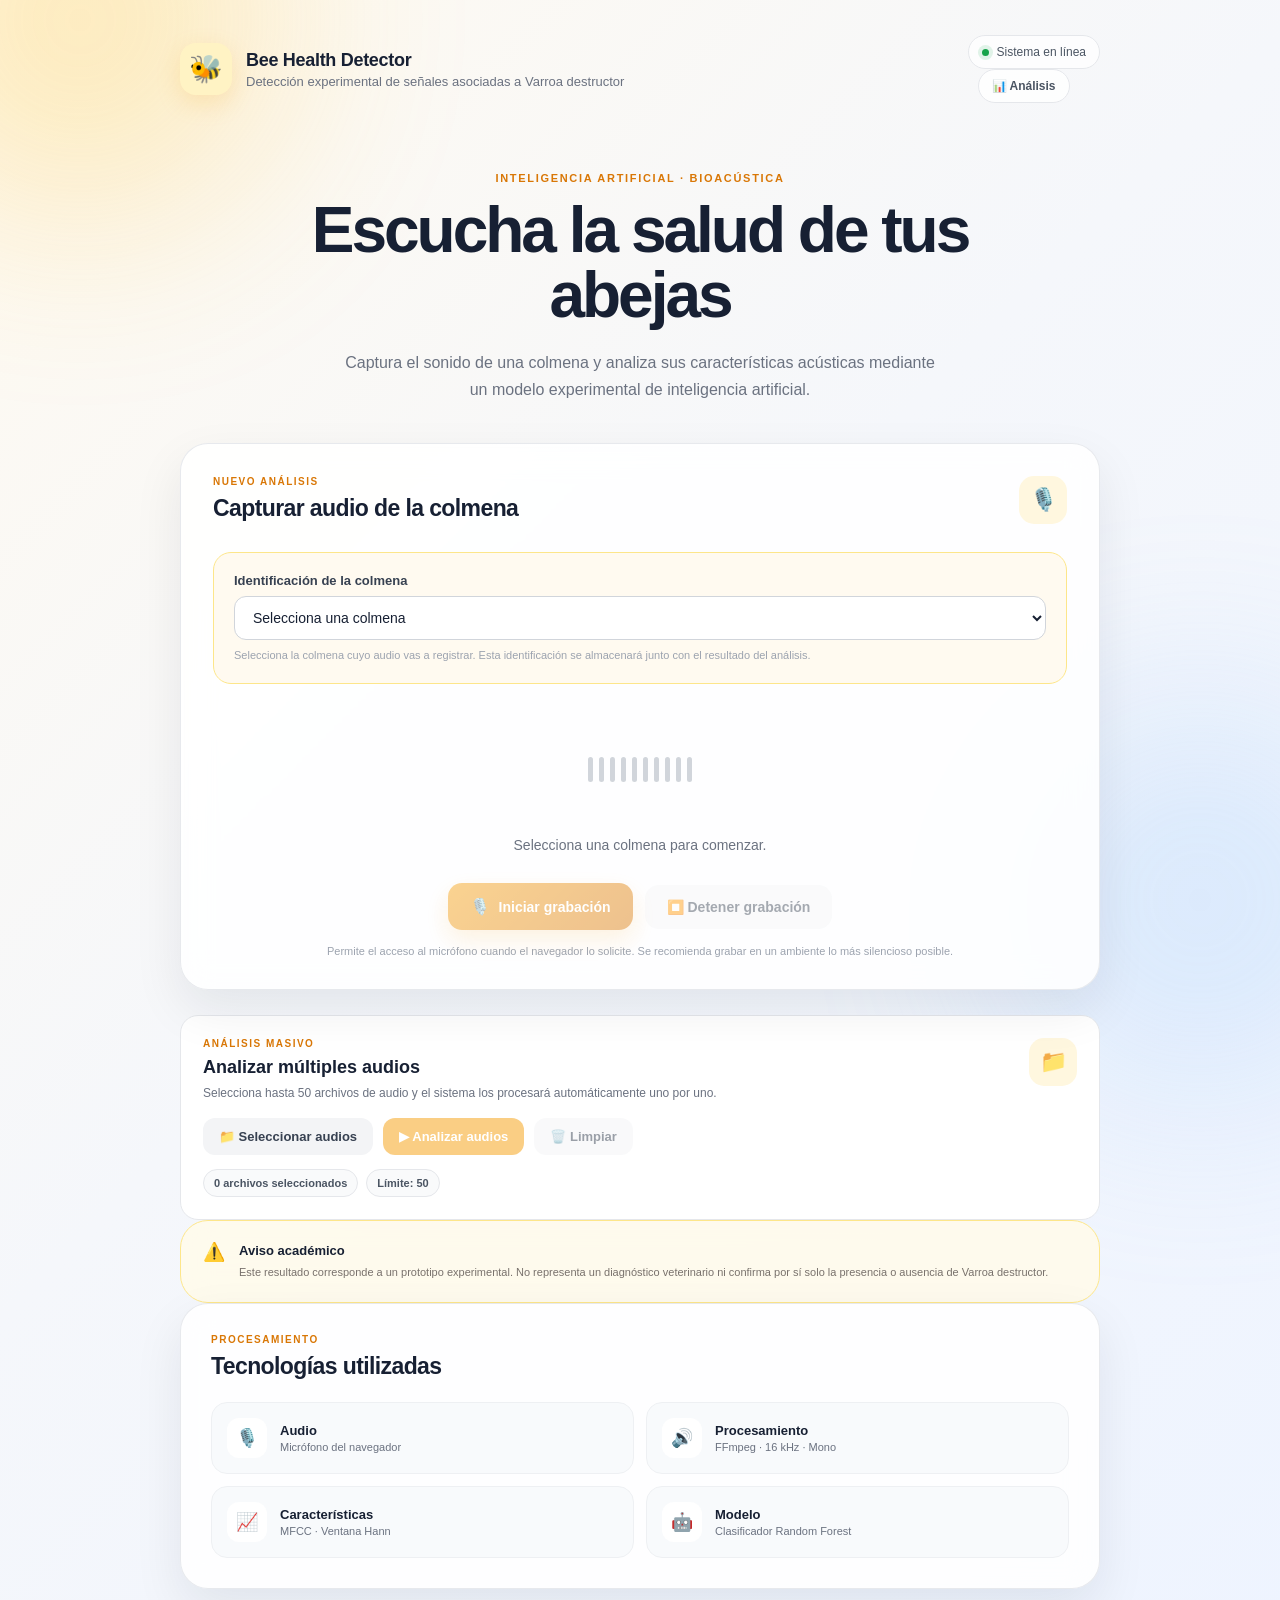
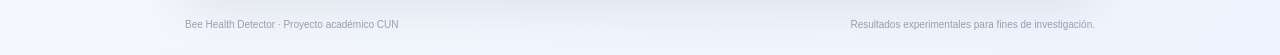
==== commit ac9667a7: "Agregar analisis masivo de audios" ====
--- a/frontend/index.html
+++ b/frontend/index.html
@@ -124,6 +124,200 @@
 
         }
 
+
+        /* =========================================================
+           ANÁLISIS MASIVO
+           ========================================================= */
+
+        .bulk-analysis-card {
+            margin-top: 22px;
+            padding: 22px;
+            background: #fff;
+            border: 1px solid #e5e7eb;
+            border-radius: 18px;
+        }
+
+        .bulk-analysis-header {
+            display: flex;
+            justify-content: space-between;
+            align-items: flex-start;
+            gap: 16px;
+            margin-bottom: 16px;
+        }
+
+        .bulk-analysis-header h3 {
+            margin: 5px 0 6px;
+            color: #172033;
+            font-size: 18px;
+        }
+
+        .bulk-analysis-header p {
+            margin: 0;
+            color: #6b7280;
+            font-size: 12px;
+            line-height: 1.5;
+        }
+
+        .bulk-file-input {
+            display: none;
+        }
+
+        .bulk-actions {
+            display: flex;
+            flex-wrap: wrap;
+            gap: 10px;
+            margin-top: 16px;
+        }
+
+        .bulk-button {
+            border: 0;
+            border-radius: 12px;
+            padding: 11px 16px;
+            font-family: inherit;
+            font-size: 13px;
+            font-weight: 700;
+            cursor: pointer;
+            transition: transform .2s ease, box-shadow .2s ease, opacity .2s ease;
+        }
+
+        .bulk-button:hover:not(:disabled) {
+            transform: translateY(-1px);
+            box-shadow: 0 6px 18px rgba(15, 23, 42, .08);
+        }
+
+        .bulk-button:disabled {
+            opacity: .5;
+            cursor: not-allowed;
+        }
+
+        .bulk-button-primary {
+            background: #f59e0b;
+            color: #fff;
+        }
+
+        .bulk-button-secondary {
+            background: #f3f4f6;
+            color: #374151;
+        }
+
+        .bulk-summary {
+            display: flex;
+            flex-wrap: wrap;
+            gap: 8px;
+            margin-top: 14px;
+        }
+
+        .bulk-counter {
+            padding: 7px 10px;
+            border-radius: 999px;
+            background: #f9fafb;
+            border: 1px solid #e5e7eb;
+            color: #4b5563;
+            font-size: 11px;
+            font-weight: 700;
+        }
+
+        .bulk-progress-wrap {
+            display: none;
+            margin-top: 16px;
+        }
+
+        .bulk-progress-wrap.active {
+            display: block;
+        }
+
+        .bulk-progress-info {
+            display: flex;
+            justify-content: space-between;
+            gap: 10px;
+            margin-bottom: 7px;
+            color: #4b5563;
+            font-size: 11px;
+            font-weight: 700;
+        }
+
+        .bulk-progress-track {
+            height: 9px;
+            overflow: hidden;
+            background: #f3f4f6;
+            border-radius: 999px;
+        }
+
+        .bulk-progress-bar {
+            width: 0%;
+            height: 100%;
+            background: #f59e0b;
+            border-radius: 999px;
+            transition: width .25s ease;
+        }
+
+        .bulk-current-file {
+            margin-top: 8px;
+            color: #6b7280;
+            font-size: 11px;
+            white-space: nowrap;
+            overflow: hidden;
+            text-overflow: ellipsis;
+        }
+
+        .bulk-file-list {
+            display: none;
+            margin-top: 16px;
+            max-height: 280px;
+            overflow-y: auto;
+            border: 1px solid #e5e7eb;
+            border-radius: 12px;
+        }
+
+        .bulk-file-list.active {
+            display: block;
+        }
+
+        .bulk-file-row {
+            display: grid;
+            grid-template-columns: 1fr auto;
+            gap: 12px;
+            align-items: center;
+            padding: 10px 12px;
+            border-bottom: 1px solid #f3f4f6;
+        }
+
+        .bulk-file-row:last-child {
+            border-bottom: 0;
+        }
+
+        .bulk-file-name {
+            color: #374151;
+            font-size: 12px;
+            overflow: hidden;
+            text-overflow: ellipsis;
+            white-space: nowrap;
+        }
+
+        .bulk-file-status {
+            font-size: 11px;
+            font-weight: 800;
+        }
+
+        .bulk-file-status.pending { color: #9ca3af; }
+        .bulk-file-status.processing { color: #d97706; }
+        .bulk-file-status.success { color: #059669; }
+        .bulk-file-status.error { color: #dc2626; }
+
+        @media (max-width: 650px) {
+            .bulk-analysis-header {
+                flex-direction: column;
+            }
+
+            .bulk-actions {
+                flex-direction: column;
+            }
+
+            .bulk-button {
+                width: 100%;
+            }
+        }
+
     </style>
 
 </head>
@@ -456,6 +650,132 @@
         </section>
 
 
+
+        <!-- ===================================================== -->
+        <!-- ANÁLISIS MASIVO                                       -->
+        <!-- ===================================================== -->
+
+        <section class="bulk-analysis-card">
+
+            <div class="bulk-analysis-header">
+
+                <div>
+                    <span class="section-label">
+                        ANÁLISIS MASIVO
+                    </span>
+
+                    <h3>
+                        Analizar múltiples audios
+                    </h3>
+
+                    <p>
+                        Selecciona hasta 50 archivos de audio y el sistema
+                        los procesará automáticamente uno por uno.
+                    </p>
+                </div>
+
+                <div class="microphone-icon">
+                    📁
+                </div>
+
+            </div>
+
+            <input
+                type="file"
+                id="bulkAudioInput"
+                class="bulk-file-input"
+                accept="audio/*,.wav,.webm,.mp3,.ogg,.m4a"
+                multiple
+            >
+
+            <div class="bulk-actions">
+
+                <button
+                    type="button"
+                    id="selectBulkBtn"
+                    class="bulk-button bulk-button-secondary"
+                >
+                    📁 Seleccionar audios
+                </button>
+
+                <button
+                    type="button"
+                    id="analyzeBulkBtn"
+                    class="bulk-button bulk-button-primary"
+                    disabled
+                >
+                    ▶ Analizar audios
+                </button>
+
+                <button
+                    type="button"
+                    id="clearBulkBtn"
+                    class="bulk-button bulk-button-secondary"
+                    disabled
+                >
+                    🗑️ Limpiar
+                </button>
+
+            </div>
+
+            <div
+                id="bulkSummary"
+                class="bulk-summary"
+            >
+                <span
+                    id="bulkSelectedCount"
+                    class="bulk-counter"
+                >
+                    0 archivos seleccionados
+                </span>
+
+                <span
+                    id="bulkLimitInfo"
+                    class="bulk-counter"
+                >
+                    Límite: 50
+                </span>
+            </div>
+
+            <div
+                id="bulkProgressWrap"
+                class="bulk-progress-wrap"
+            >
+
+                <div class="bulk-progress-info">
+                    <span id="bulkProgressText">
+                        Preparando...
+                    </span>
+
+                    <span id="bulkProgressPercent">
+                        0%
+                    </span>
+                </div>
+
+                <div class="bulk-progress-track">
+                    <div
+                        id="bulkProgressBar"
+                        class="bulk-progress-bar"
+                    ></div>
+                </div>
+
+                <div
+                    id="bulkCurrentFile"
+                    class="bulk-current-file"
+                >
+                    —
+                </div>
+
+            </div>
+
+            <div
+                id="bulkFileList"
+                class="bulk-file-list"
+            ></div>
+
+        </section>
+
+
         <!-- ===================================================== -->
         <!-- RESULTADO                                              -->
         <!-- ===================================================== -->
